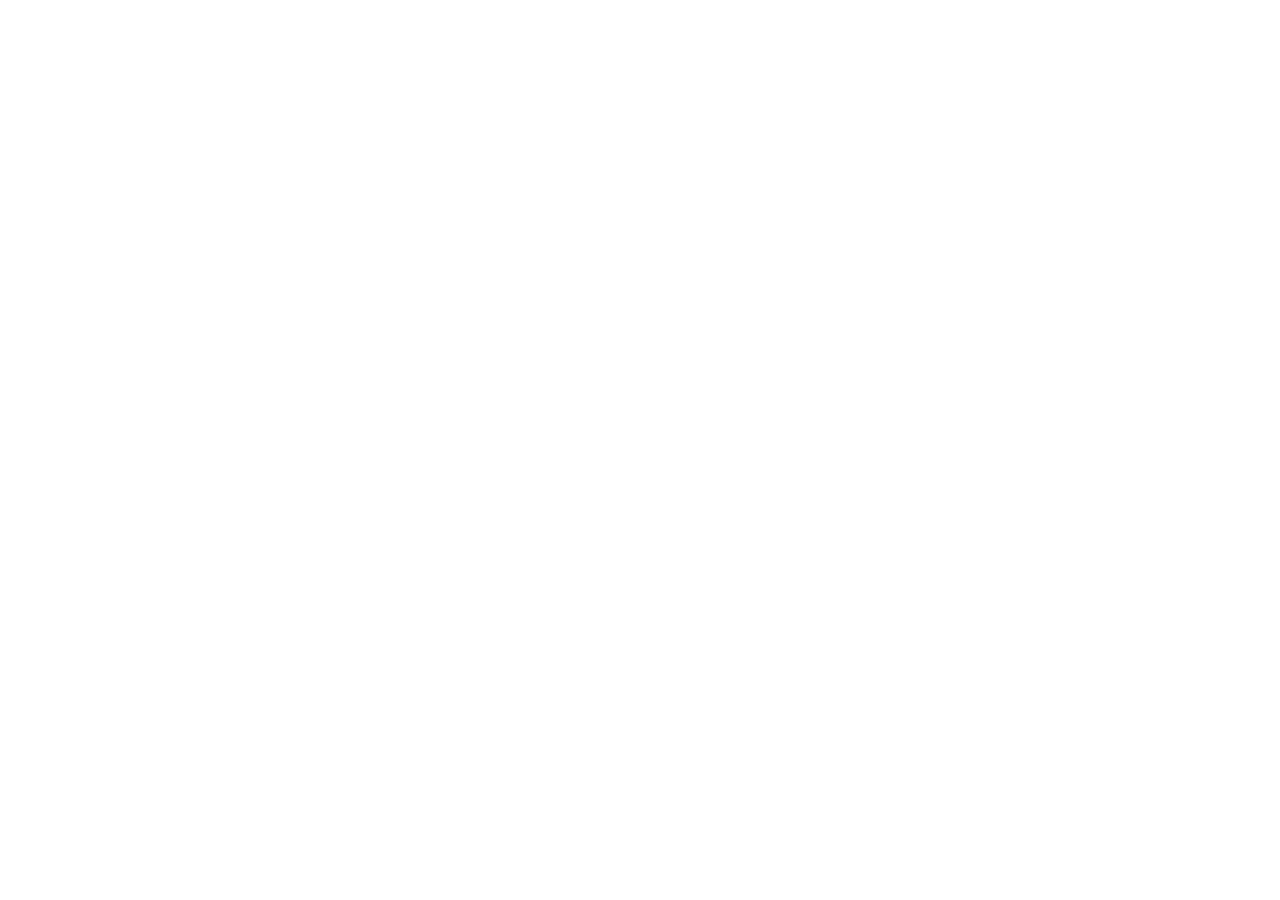
==== about.html @ fcb66285 "initial" ====
<!DOCTYPE html>
<html lang="en">
<head>
    <meta charset="UTF-8">
    <meta name="viewport" content="width=device-width, initial-scale=1.0">
    <title>Document</title>
</head>
<body>
    
</body>
</html>
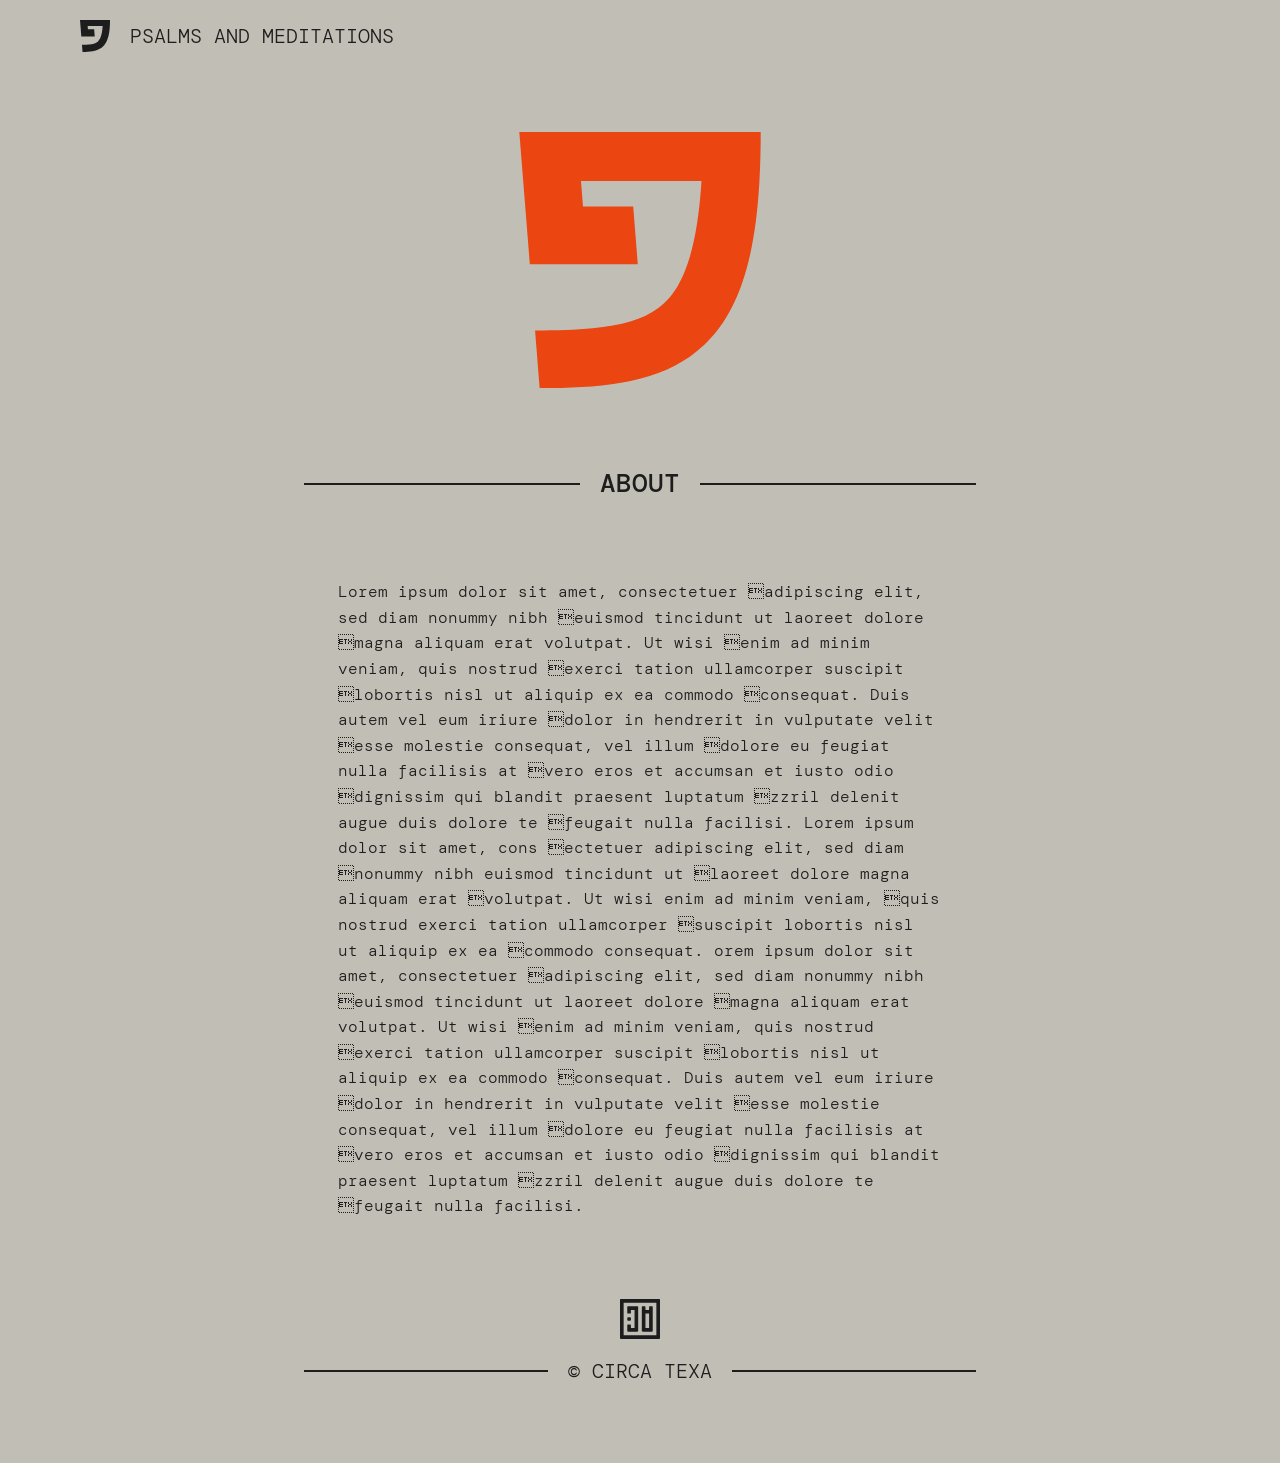
==== commit 6377702a: "about page work" ====
--- a/about.html
+++ b/about.html
@@ -1,11 +1,42 @@
 <!DOCTYPE html>
 <html lang="en">
 <head>
-    <meta charset="UTF-8">
-    <meta name="viewport" content="width=device-width, initial-scale=1.0">
-    <title>Document</title>
+  <meta charset="UTF-8">
+  <meta name="viewport" content="width=device-width, initial-scale=1.0">
+  <link rel="stylesheet" href="styles/style.css">
+
+  <title>Selah - About</title>
 </head>
 <body>
-    
+  <main>
+    <div class="home-link">
+      <a href="index.html" class="home">
+        <div class="container">
+          <img src="assets/site/selah-logo.svg" alt="Selah logo">
+          <span>Psalms and Meditations</span>
+        </div>
+      </a>
+    </div>
+    <div class="section hero">
+      <div class="container">
+        <img src="assets/site/about-hero.svg" alt="Selah Hero">
+        <div class="divider">ABOUT</div>
+      </div>
+    </div>
+    <div class="section textContent">
+      <div class="container">
+        <p>Lorem ipsum dolor sit amet, consectetuer adipiscing elit, sed diam nonummy nibh euismod tincidunt ut laoreet dolore magna aliquam erat volutpat. Ut wisi enim ad minim veniam, quis nostrud exerci tation ullamcorper suscipit lobortis nisl ut aliquip ex ea commodo consequat. Duis autem vel eum iriure dolor in hendrerit in vulputate velit esse molestie consequat, vel illum dolore eu feugiat nulla facilisis at vero eros et accumsan et iusto odio dignissim qui blandit praesent luptatum zzril delenit augue duis dolore te feugait nulla facilisi.
+            Lorem ipsum dolor sit amet, cons ectetuer adipiscing elit, sed diam nonummy nibh euismod tincidunt ut laoreet dolore magna aliquam erat volutpat. Ut wisi enim ad minim veniam, quis nostrud exerci tation ullamcorper suscipit lobortis nisl ut aliquip ex ea commodo consequat.
+            orem ipsum dolor sit amet, consectetuer adipiscing elit, sed diam nonummy nibh euismod tincidunt ut laoreet dolore magna aliquam erat volutpat. Ut wisi enim ad minim veniam, quis nostrud exerci tation ullamcorper suscipit lobortis nisl ut aliquip ex ea commodo consequat. Duis autem vel eum iriure dolor in hendrerit in vulputate velit esse molestie consequat, vel illum dolore eu feugiat nulla facilisis at vero eros et accumsan et iusto odio dignissim qui blandit praesent luptatum zzril delenit augue duis dolore te feugait nulla facilisi.
+        </p>
+      </div>
+    </div>
+    <div class="footer section">
+        <a href="https://www.kalebfarar.com">
+          <img src="assets/site/circa-logo.svg" alt="Circa logo">
+        </a>
+        <div class="divider">© CIRCA TEXA</div>
+    </div>
+  </main>
 </body>
 </html>
--- a/styles/style.css
+++ b/styles/style.css
@@ -0,0 +1,273 @@
+/* ================================
+   IMPORTS — must be at the very top
+================================ */
+@import url('https://fonts.googleapis.com/css2?family=Noto+Sans+Hebrew:wght@100..900&display=swap');
+@import url('https://fonts.googleapis.com/css2?family=DM+Mono:ital,wght@0,300;0,400;0,500;1,300;1,400;1,500&display=swap');
+
+/* ================================
+   RESET
+================================ */
+*, *::before, *::after {
+    box-sizing: border-box;
+    margin: 0;
+    padding: 0;
+}
+
+img {
+    display: block;
+    max-width: 100%;
+    -webkit-user-drag: none;
+}
+
+button {
+    cursor: pointer;
+    font: inherit;
+    border: none;
+    background: none;
+}
+
+/* ================================
+   VARIABLES
+================================ */
+
+html {
+    font-size: 62.5%; /* This makes 1rem = 10px */
+}
+
+:root {
+    /* Colors */
+    --color-gray: #c1bfb5;
+    --color-white: #eeedea;
+    --color-black: #1e1d1d;
+    --color-red: #eb4511;
+
+    /* Typography */
+    --font-english: 'DM Mono', sans-serif;
+    --font-hebrew: 'Noto Sans Hebrew', sans-serif;
+
+
+
+    --text-base: 1.6rem;      /* 16px */
+    --text-lg: 2.0rem;     /* 20px */
+    --text-xl: 2.6rem;      /* 26px */
+    --text-2xl: 4.3rem;       /* 43px */
+    --text-3xl: 7.0rem;     /* 70px */
+
+    /* Spacing */
+    --space-s: 2rem;       /* 32px */
+    --space-m: 4rem;      /* 48px */
+    --space-lg: 8rem;
+    --space-xl: 16rem;
+    --space-2xl: 32rem;
+
+
+    /* Borders */
+    --radius-sm: 4px;
+    --radius-md: 8px;
+    --radius-lg: 16px;
+}
+
+/* ================================
+   BASE STYLES
+================================ */
+body {
+    font-family: var(--font-english);
+    font-size: var(--text-base);
+    color: var(--color-black);
+    background-color: var(--color-gray);
+    line-height: 1.6;
+    overflow-x: hidden;
+}
+
+main {
+    margin: var(--space-s) var(--space-lg) var(--space-s) var(--space-lg);
+}
+
+.home-link {
+    margin: 0 auto;
+    transition: color 0.2s ease-in-out;
+}
+
+.home-link .home {
+    display: block;
+    text-decoration: none;
+    color: inherit;
+}
+
+.home-link:hover {
+    color: var(--color-white);
+}
+
+.home-link .home .container {
+    display: flex;
+    align-items: center;
+    gap: var(--space-s);
+}
+
+.home-link .home .container img {
+    width: 30px;
+}
+
+.home-link .home .container span {
+    text-transform: uppercase;
+    font-weight: 300;
+    font-size: var(--text-lg);
+}
+
+.section {
+    margin: 0px 20% 0px 20%;
+}
+
+.hero {
+    margin-top: var(--space-lg);
+    display: flex;
+    align-items: center;
+}
+
+.hero .container {
+    display: flex;
+    flex-direction: column;
+    width: 100%;
+}
+
+.hero img {
+    height: 20vw;
+}
+
+.hero .divider {
+    margin-top: var(--space-lg);
+    font-family: var(--font-heading);
+    line-height: 1.2;
+    font-size: var(--text-xl);
+    font-weight: 500;
+    
+    display: flex;
+    align-items: center;
+    gap: 2rem;
+}
+
+.divider::before,
+.divider::after {
+    content: '';
+    flex: 1;
+    height: 2px;
+    background-color: var(--color-black);
+}
+
+.navbar .container {
+    display: flex;
+    flex-direction: column;
+    align-items: center;
+    margin-top: var(--space-lg);
+    margin-bottom: var(--space-lg);
+}
+
+.navLinks {
+    width: 16rem;
+    display: flex;
+    flex-direction: column;
+    gap: 2rem;
+    margin-bottom: var(--space-lg);
+}
+
+.navLink {
+    display: flex;
+    justify-content: center;
+    align-items: center;
+    text-decoration: none;
+    color: inherit;
+    vertical-align: center;
+    width: 100%;
+    transition: color 0.2s ease-in-out;
+}
+
+.navLink:hover {
+    color: var(--color-white);
+}
+
+.navLink img {
+    height: 30px;
+}
+
+.navLinks span {
+    flex: 1;
+    text-transform: uppercase;
+    text-align: center;
+    font-size: var(--text-lg);
+    font-weight: 500;
+}
+
+.navbar .flavorText {
+    position: relative;
+    font-family: var(--font-hebrew);
+    flex: 1;
+    text-transform: uppercase;
+    text-align: center;
+    font-size: var(--text-xl);
+    font-weight: 300;
+    transition: color 0.2s ease-in-out;
+}
+
+.flavorText:hover {
+    color: transparent;
+}
+
+.flavorText::after {
+    content: 'To you I lift my eyes';
+    font-family: var(--font-english);
+    font-size: var(--text-lg);
+    font-weight: 300;
+
+    position: absolute;
+    top: 0;
+    left: 0;
+    right: 0;
+    color: var(--color-white);
+    opacity: 0;
+    transition: opacity 0.2s ease-in-out;
+}
+
+.navbar .flavorText:hover::after {
+    opacity: 1;
+}
+
+.footer {
+    margin-top: var(--space-lg);
+    margin-bottom: var(--space-lg);
+    display: flex;
+    flex-direction: column;
+    align-items: center;
+    gap: var(--space-s);
+}
+
+.footer .divider {
+    font-family: var(--font-english);
+    line-height: 1.2;
+    font-size: var(--text-lg);
+    font-weight: 300;
+    
+    display: flex;
+    align-items: center;
+    gap: 2rem;
+    width: 100%;
+}
+
+.footer img {
+    width: var(--space-m);
+}
+
+
+/* ABOUT PAGE SPECIFICS */
+
+.textContent {
+    font-size: var(--text-base);
+    font-family: var(--font-english);
+    font-weight: 300;
+    margin-top: var(--space-lg);
+}
+
+.textContent .container {
+    margin-left: 5%;
+    margin-right: 5%;
+}
+
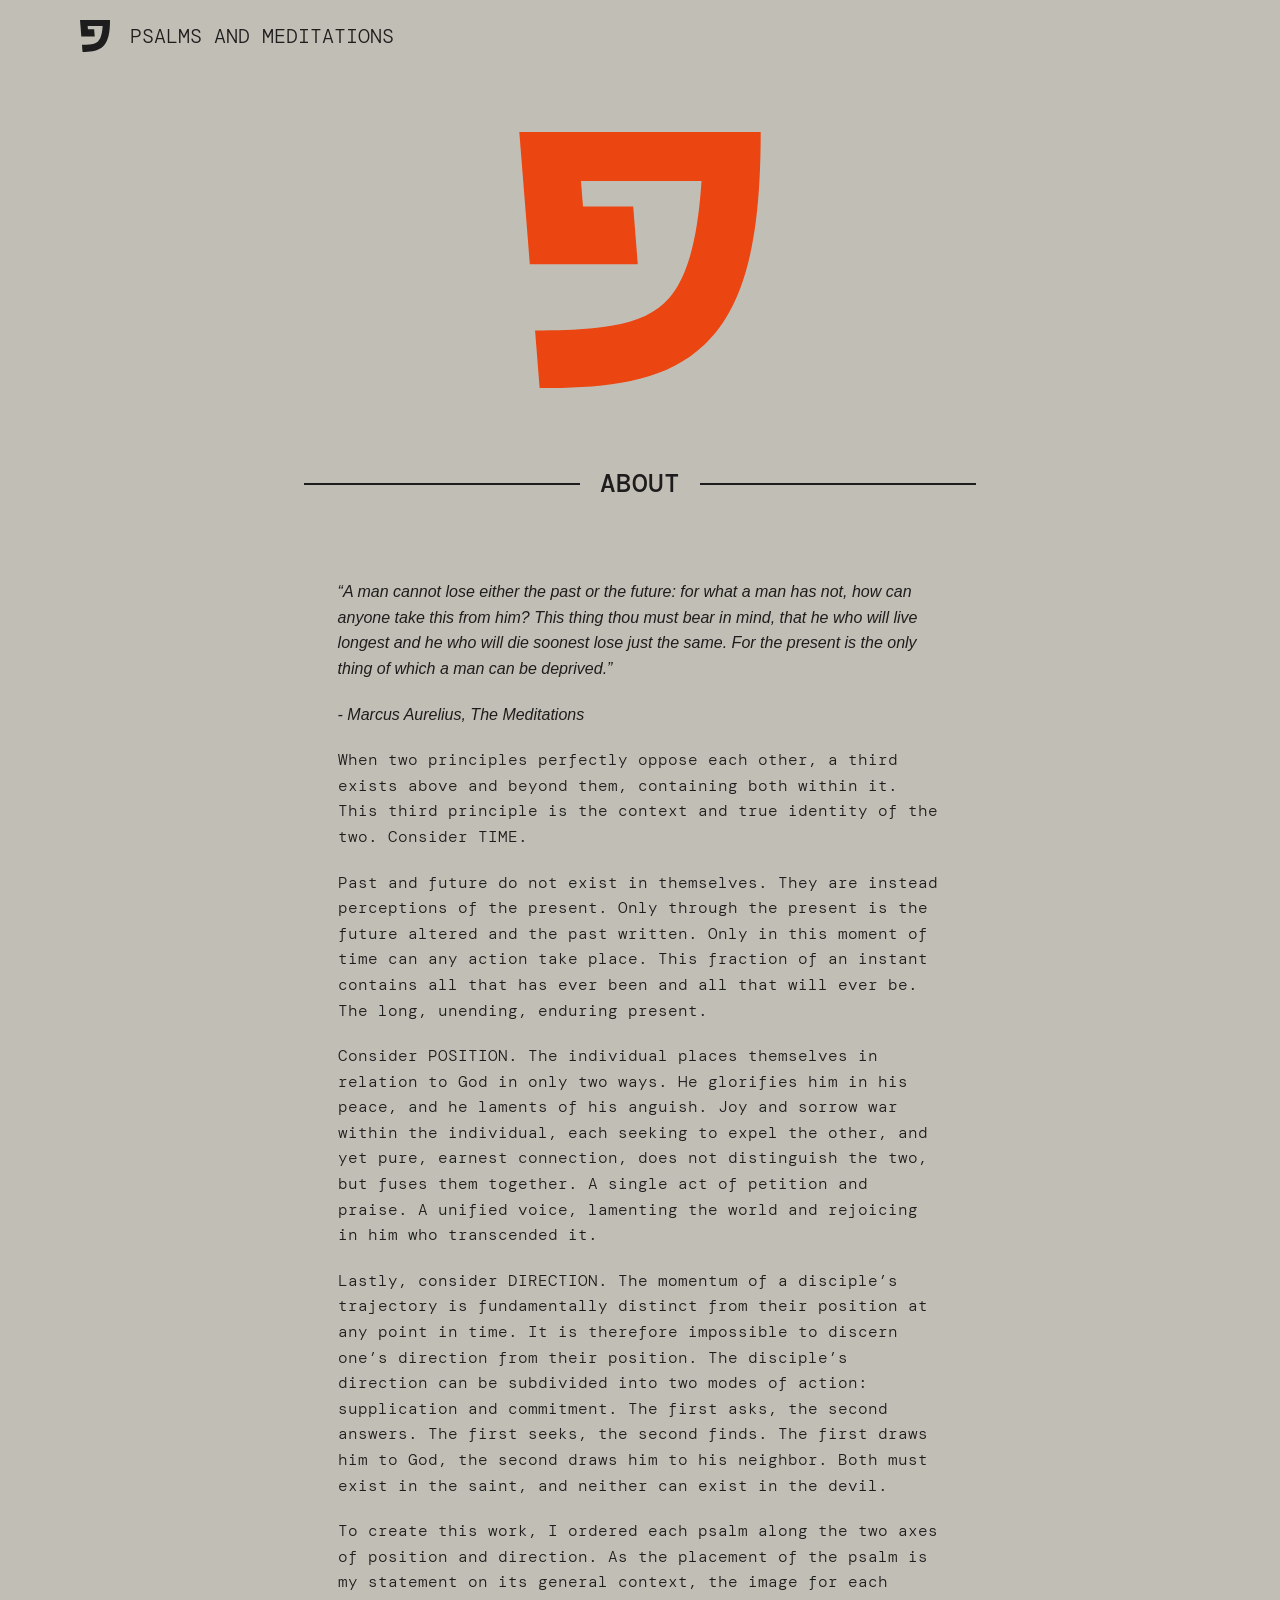
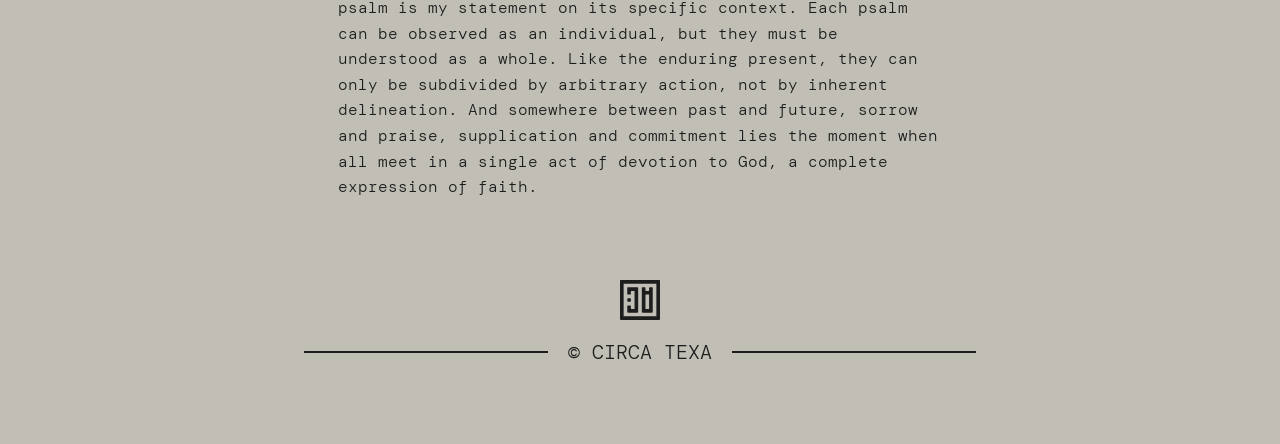
==== commit e307cf2f: "about" ====
--- a/about.html
+++ b/about.html
@@ -25,10 +25,13 @@
     </div>
     <div class="section textContent">
       <div class="container">
-        <p>Lorem ipsum dolor sit amet, consectetuer adipiscing elit, sed diam nonummy nibh euismod tincidunt ut laoreet dolore magna aliquam erat volutpat. Ut wisi enim ad minim veniam, quis nostrud exerci tation ullamcorper suscipit lobortis nisl ut aliquip ex ea commodo consequat. Duis autem vel eum iriure dolor in hendrerit in vulputate velit esse molestie consequat, vel illum dolore eu feugiat nulla facilisis at vero eros et accumsan et iusto odio dignissim qui blandit praesent luptatum zzril delenit augue duis dolore te feugait nulla facilisi.
-            Lorem ipsum dolor sit amet, cons ectetuer adipiscing elit, sed diam nonummy nibh euismod tincidunt ut laoreet dolore magna aliquam erat volutpat. Ut wisi enim ad minim veniam, quis nostrud exerci tation ullamcorper suscipit lobortis nisl ut aliquip ex ea commodo consequat.
-            orem ipsum dolor sit amet, consectetuer adipiscing elit, sed diam nonummy nibh euismod tincidunt ut laoreet dolore magna aliquam erat volutpat. Ut wisi enim ad minim veniam, quis nostrud exerci tation ullamcorper suscipit lobortis nisl ut aliquip ex ea commodo consequat. Duis autem vel eum iriure dolor in hendrerit in vulputate velit esse molestie consequat, vel illum dolore eu feugiat nulla facilisis at vero eros et accumsan et iusto odio dignissim qui blandit praesent luptatum zzril delenit augue duis dolore te feugait nulla facilisi.
-        </p>
+        <p><em>“A man cannot lose either the past or the future: for what a man has not, how can anyone take this from him? This thing thou must bear in mind, that he who will live longest and he who will die soonest lose just the same. For the present is the only thing of which a man can be deprived.”</em></p>
+        <p><em>- Marcus Aurelius, The Meditations</em></p>
+        <p>When two principles perfectly oppose each other, a third exists above and beyond them, containing both within it. This third principle is the context and true identity of the two. Consider TIME.</p>
+        <p>Past and future do not exist in themselves. They are instead perceptions of the present. Only through the present is the future altered and the past written. Only in this moment of time can any action take place. This fraction of an instant contains all that has ever been and all that will ever be. The long, unending, enduring present.</p>
+        <p>Consider POSITION. The individual places themselves in relation to God in only two ways. He glorifies him in his peace, and he laments of his anguish. Joy and sorrow war within the individual, each seeking to expel the other, and yet pure, earnest connection, does not distinguish the two, but fuses them together. A single act of petition and praise. A unified voice, lamenting the world and rejoicing in him who transcended it.</p>
+        <p>Lastly, consider DIRECTION. The momentum of a disciple’s trajectory is fundamentally distinct from their position at any point in time. It is therefore impossible to discern one’s direction from their position. The disciple’s direction can be subdivided into two modes of action: supplication and commitment. The first asks, the second answers. The first seeks, the second finds. The first draws him to God, the second draws him to his neighbor. Both must exist in the saint, and neither can exist in the devil.</p>
+        <p>To create this work, I ordered each psalm along the two axes of position and direction. As the placement of the psalm is my statement on its general context, the image for each psalm is my statement on its specific context. Each psalm can be observed as an individual, but they must be understood as a whole. Like the enduring present, they can only be subdivided by arbitrary action, not by inherent delineation. And somewhere between past and future, sorrow and praise, supplication and commitment lies the moment when all meet in a single act of devotion to God, a complete expression of faith.</p>
       </div>
     </div>
     <div class="footer section">
--- a/styles/style.css
+++ b/styles/style.css
@@ -271,3 +271,6 @@
     margin-right: 5%;
 }
 
+.textContent .container p {
+    margin-bottom: 2rem;
+}
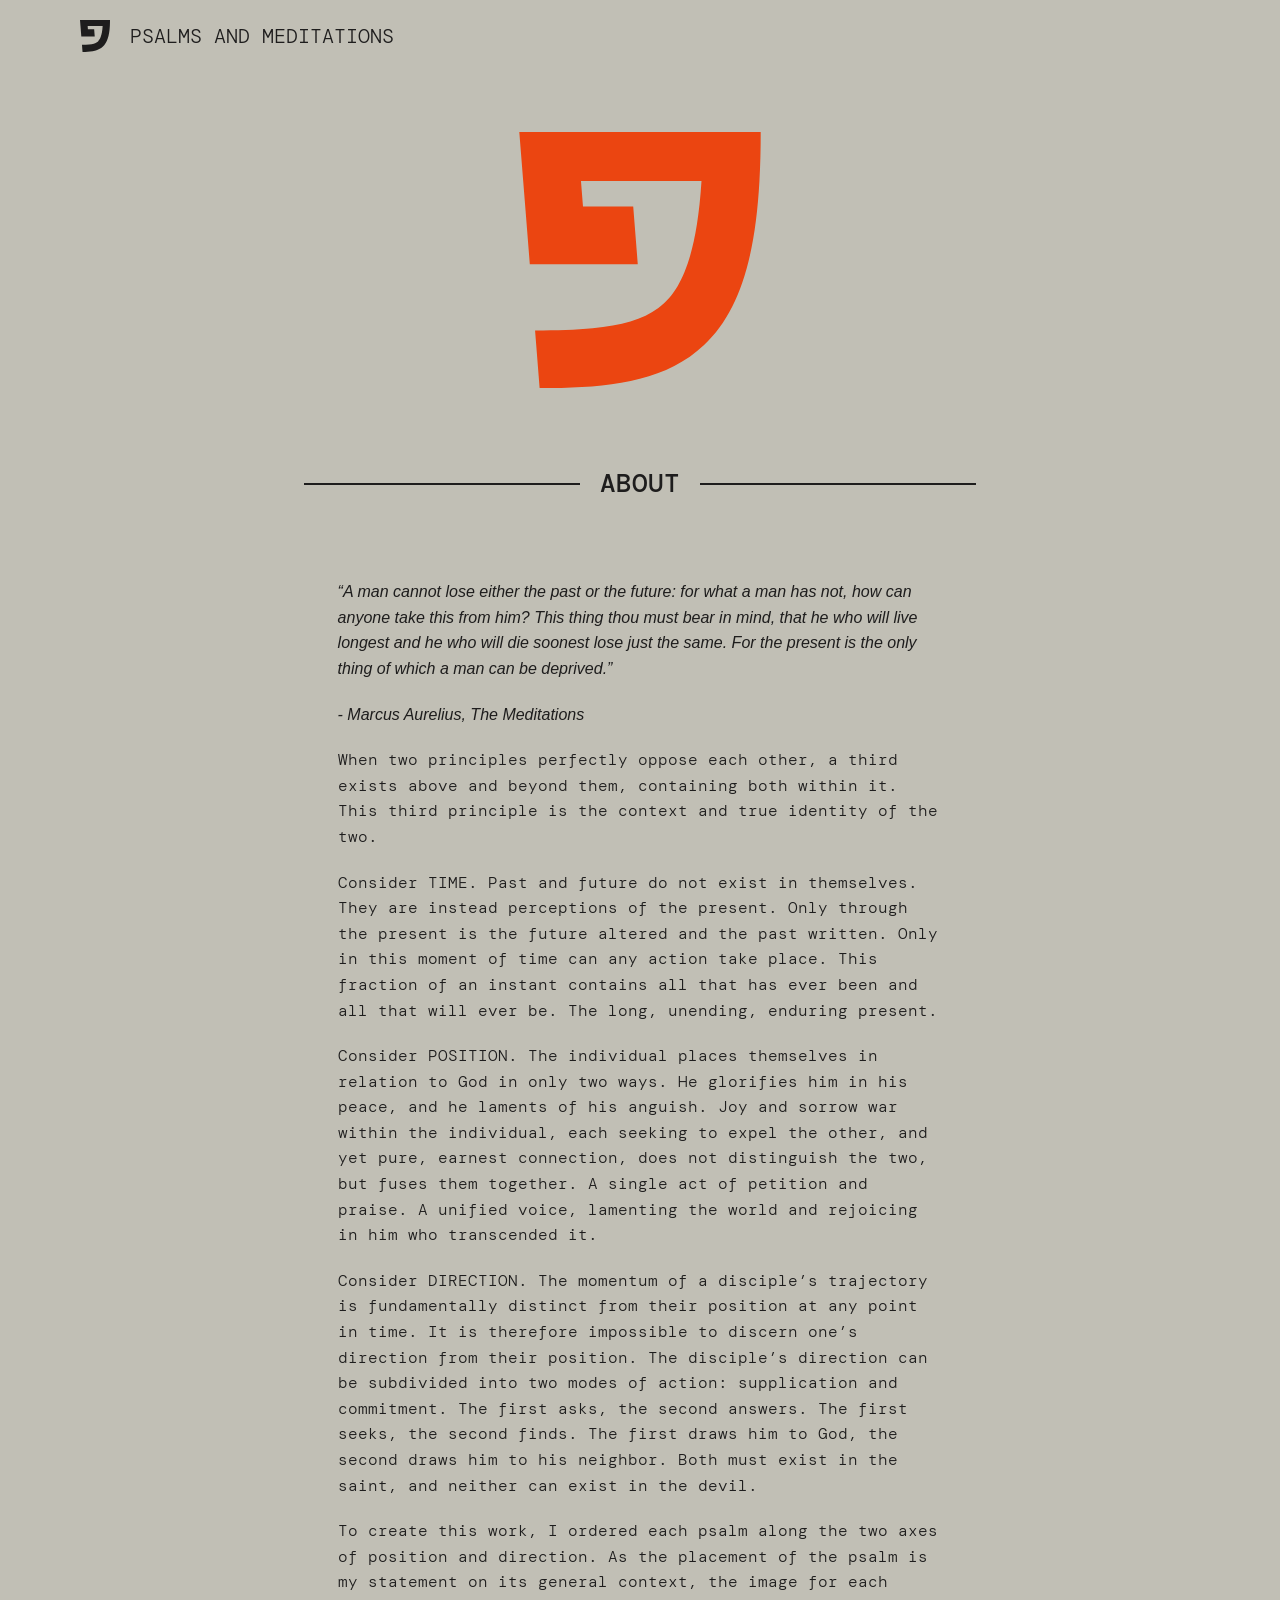
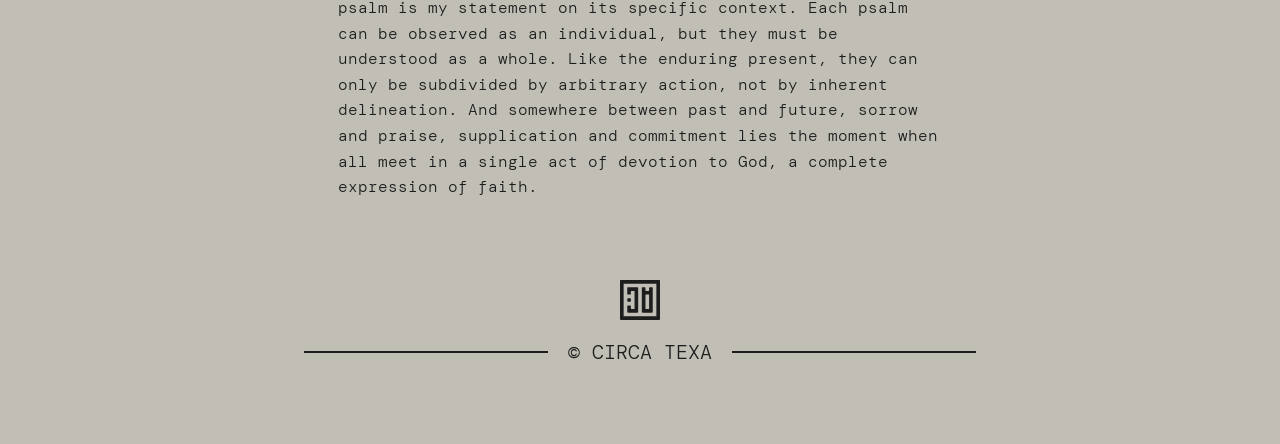
==== commit 6ef4ff7d: "adjust" ====
--- a/about.html
+++ b/about.html
@@ -27,10 +27,10 @@
       <div class="container">
         <p><em>“A man cannot lose either the past or the future: for what a man has not, how can anyone take this from him? This thing thou must bear in mind, that he who will live longest and he who will die soonest lose just the same. For the present is the only thing of which a man can be deprived.”</em></p>
         <p><em>- Marcus Aurelius, The Meditations</em></p>
-        <p>When two principles perfectly oppose each other, a third exists above and beyond them, containing both within it. This third principle is the context and true identity of the two. Consider TIME.</p>
-        <p>Past and future do not exist in themselves. They are instead perceptions of the present. Only through the present is the future altered and the past written. Only in this moment of time can any action take place. This fraction of an instant contains all that has ever been and all that will ever be. The long, unending, enduring present.</p>
+        <p>When two principles perfectly oppose each other, a third exists above and beyond them, containing both within it. This third principle is the context and true identity of the two.</p>
+        <p>Consider TIME. Past and future do not exist in themselves. They are instead perceptions of the present. Only through the present is the future altered and the past written. Only in this moment of time can any action take place. This fraction of an instant contains all that has ever been and all that will ever be. The long, unending, enduring present.</p>
         <p>Consider POSITION. The individual places themselves in relation to God in only two ways. He glorifies him in his peace, and he laments of his anguish. Joy and sorrow war within the individual, each seeking to expel the other, and yet pure, earnest connection, does not distinguish the two, but fuses them together. A single act of petition and praise. A unified voice, lamenting the world and rejoicing in him who transcended it.</p>
-        <p>Lastly, consider DIRECTION. The momentum of a disciple’s trajectory is fundamentally distinct from their position at any point in time. It is therefore impossible to discern one’s direction from their position. The disciple’s direction can be subdivided into two modes of action: supplication and commitment. The first asks, the second answers. The first seeks, the second finds. The first draws him to God, the second draws him to his neighbor. Both must exist in the saint, and neither can exist in the devil.</p>
+        <p>Consider DIRECTION. The momentum of a disciple’s trajectory is fundamentally distinct from their position at any point in time. It is therefore impossible to discern one’s direction from their position. The disciple’s direction can be subdivided into two modes of action: supplication and commitment. The first asks, the second answers. The first seeks, the second finds. The first draws him to God, the second draws him to his neighbor. Both must exist in the saint, and neither can exist in the devil.</p>
         <p>To create this work, I ordered each psalm along the two axes of position and direction. As the placement of the psalm is my statement on its general context, the image for each psalm is my statement on its specific context. Each psalm can be observed as an individual, but they must be understood as a whole. Like the enduring present, they can only be subdivided by arbitrary action, not by inherent delineation. And somewhere between past and future, sorrow and praise, supplication and commitment lies the moment when all meet in a single act of devotion to God, a complete expression of faith.</p>
       </div>
     </div>
